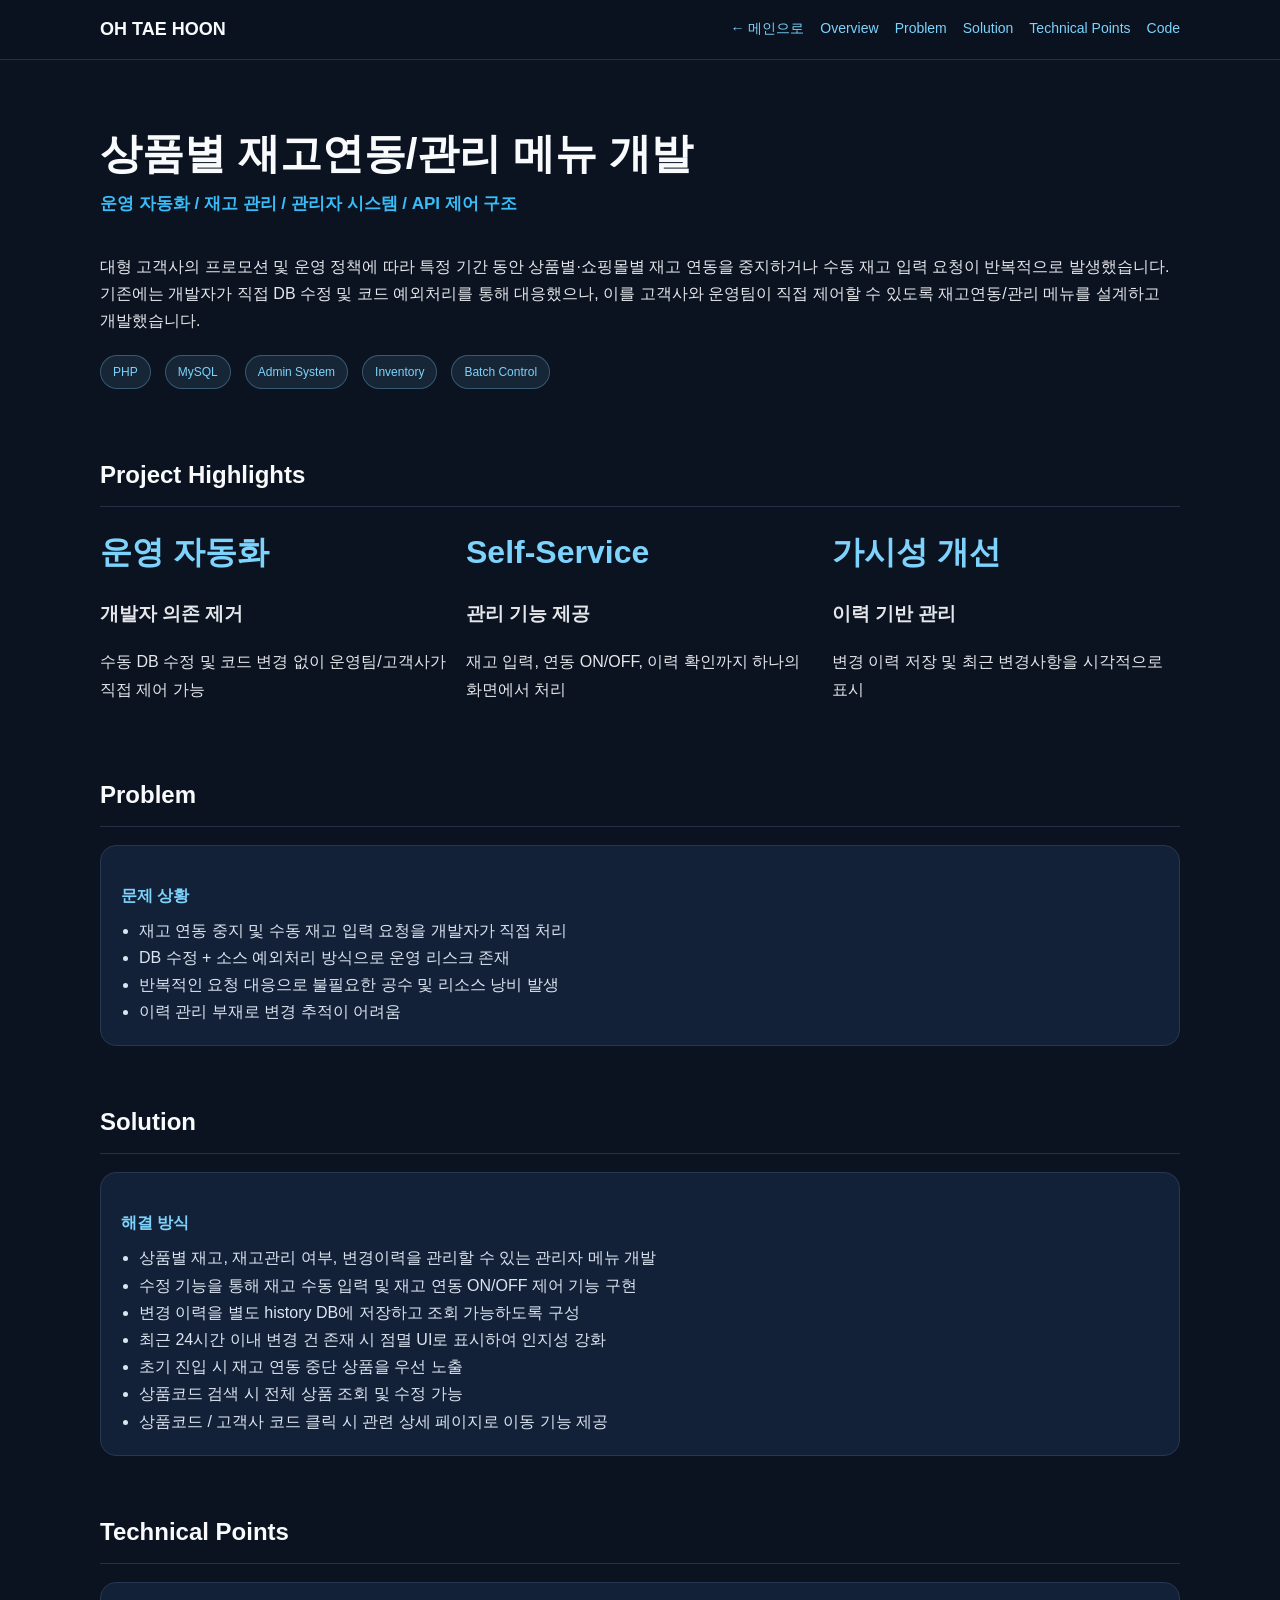
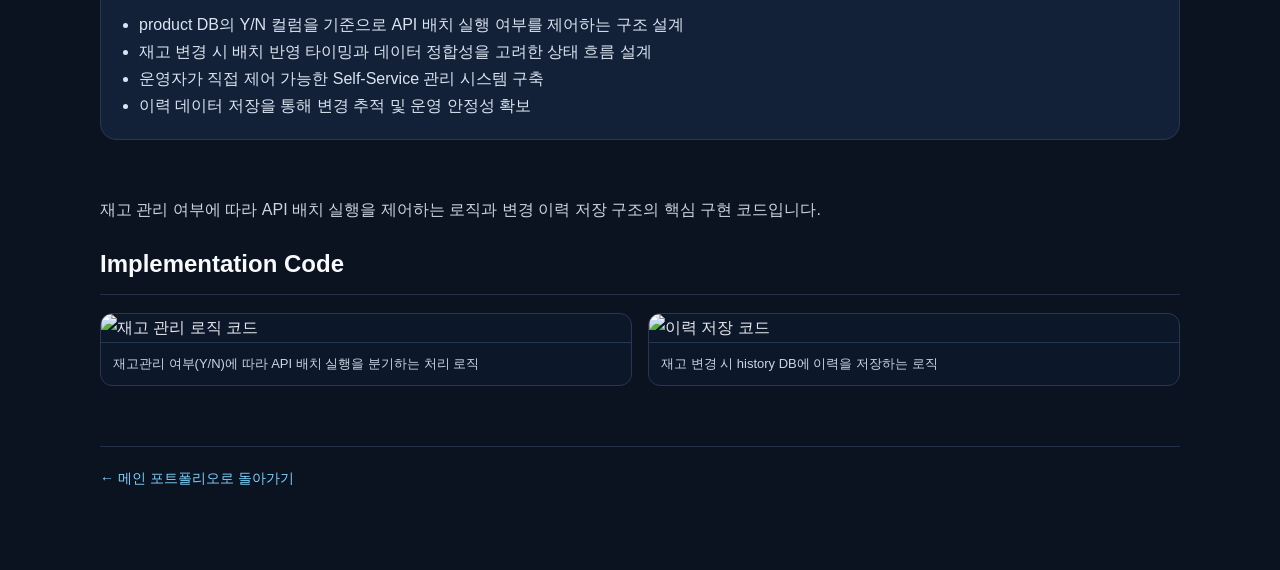
==== inventory-detail.html @ 78f3aa61 "상세수정" ====
<!DOCTYPE html>
<html lang="ko">

<head>
  <link rel="stylesheet" href="/css/common.css">
  <meta charset="UTF-8" />
  <meta name="viewport" content="width=device-width, initial-scale=1.0" />
  <title>상품별 재고연동/관리 메뉴 개발 | 오태훈 포트폴리오</title>
</head>

<body>
  <div id="imageModal" class="image-modal">
    <img id="modalImg" src="" alt="확대 이미지" />
  </div>
  <div class="nav">
    <div class="nav-inner">
      <div class="nav-title">OH TAE HOON</div>
      <div class="nav-links">
        <a href="index.html">← 메인으로</a>
        <a href="#overview">Overview</a>
        <a href="#problem">Problem</a>
        <a href="#solution">Solution</a>
        <a href="#points">Technical Points</a>
        <a href="#code">Code</a>
      </div>
    </div>
  </div>

  <div class="container">
    <section id="overview" class="hero">
      <h1>상품별 재고연동/관리 메뉴 개발</h1>
      <div class="subtitle">운영 자동화 / 재고 관리 / 관리자 시스템 / API 제어 구조</div>
      <p>
        대형 고객사의 프로모션 및 운영 정책에 따라 특정 기간 동안 상품별·쇼핑몰별 재고 연동을 중지하거나
        수동 재고 입력 요청이 반복적으로 발생했습니다.
        기존에는 개발자가 직접 DB 수정 및 코드 예외처리를 통해 대응했으나,
        이를 고객사와 운영팀이 직접 제어할 수 있도록 재고연동/관리 메뉴를 설계하고 개발했습니다.
      </p>
      <div class="meta">
        <span class="pill">PHP</span>
        <span class="pill">MySQL</span>
        <span class="pill">Admin System</span>
        <span class="pill">Inventory</span>
        <span class="pill">Batch Control</span>
      </div>
    </section>

    <section class="section">
      <h2>Project Highlights</h2>
      <div class="grid-3">
        <div class="metric-card">
          <div class="metric">운영 자동화</div>
          <h3>개발자 의존 제거</h3>
          <p>수동 DB 수정 및 코드 변경 없이 운영팀/고객사가 직접 제어 가능</p>
        </div>
        <div class="metric-card">
          <div class="metric">Self-Service</div>
          <h3>관리 기능 제공</h3>
          <p>재고 입력, 연동 ON/OFF, 이력 확인까지 하나의 화면에서 처리</p>
        </div>
        <div class="metric-card">
          <div class="metric">가시성 개선</div>
          <h3>이력 기반 관리</h3>
          <p>변경 이력 저장 및 최근 변경사항을 시각적으로 표시</p>
        </div>
      </div>
    </section>

    <section id="problem" class="section">
      <h2>Problem</h2>
      <div class="card">
        <div class="block-title">문제 상황</div>
        <ul class="detail-list">
          <li>재고 연동 중지 및 수동 재고 입력 요청을 개발자가 직접 처리</li>
          <li>DB 수정 + 소스 예외처리 방식으로 운영 리스크 존재</li>
          <li>반복적인 요청 대응으로 불필요한 공수 및 리소스 낭비 발생</li>
          <li>이력 관리 부재로 변경 추적이 어려움</li>
        </ul>
      </div>
    </section>

    <section id="solution" class="section">
      <h2>Solution</h2>
      <div class="card">
        <div class="block-title">해결 방식</div>
        <ul class="detail-list">
          <li>상품별 재고, 재고관리 여부, 변경이력을 관리할 수 있는 관리자 메뉴 개발</li>
          <li>수정 기능을 통해 재고 수동 입력 및 재고 연동 ON/OFF 제어 기능 구현</li>
          <li>변경 이력을 별도 history DB에 저장하고 조회 가능하도록 구성</li>
          <li>최근 24시간 이내 변경 건 존재 시 점멸 UI로 표시하여 인지성 강화</li>
          <li>초기 진입 시 재고 연동 중단 상품을 우선 노출</li>
          <li>상품코드 검색 시 전체 상품 조회 및 수정 가능</li>
          <li>상품코드 / 고객사 코드 클릭 시 관련 상세 페이지로 이동 기능 제공</li>
        </ul>
      </div>
    </section>

    <section id="points" class="section">
      <h2>Technical Points</h2>
      <div class="card">
        <ul class="detail-list">
          <li>product DB의 Y/N 컬럼을 기준으로 API 배치 실행 여부를 제어하는 구조 설계</li>
          <li>재고 변경 시 배치 반영 타이밍과 데이터 정합성을 고려한 상태 흐름 설계</li>
          <li>운영자가 직접 제어 가능한 Self-Service 관리 시스템 구축</li>
          <li>이력 데이터 저장을 통해 변경 추적 및 운영 안정성 확보</li>
        </ul>
      </div>
    </section>

    <section id="code" class="section">
      <p class="section-intro">
        재고 관리 여부에 따라 API 배치 실행을 제어하는 로직과 변경 이력 저장 구조의 핵심 구현 코드입니다.
      </p>
      <h2>Implementation Code</h2>
      <div class="gallery">
        <div class="shot">
          <img src="images/inventory-code-1.png" alt="재고 관리 로직 코드" />
          <div class="caption">재고관리 여부(Y/N)에 따라 API 배치 실행을 분기하는 처리 로직</div>
        </div>
        <div class="shot">
          <img src="images/inventory-code-2.png" alt="이력 저장 코드" />
          <div class="caption">재고 변경 시 history DB에 이력을 저장하는 로직</div>
        </div>
      </div>
    </section>

    <div class="footer">
      <a href="index.html">← 메인 포트폴리오로 돌아가기</a>
    </div>
  </div>
  <script src="/js/common.js"></script>
</body>

</html>
---- css/common.css ----
/* ===== 기본 ===== */
* {
  box-sizing: border-box;
}

html {
  scroll-behavior: smooth;
}

body {
  margin: 0;
  font-family: Arial, sans-serif;
  background: #0b1220;
  color: #e5e7eb;
  line-height: 1.7;
}

a {
  color: #7dd3fc;
  text-decoration: none;
}

a:hover {
  text-decoration: underline;
}

/* ===== 네비게이션 ===== */
.nav {
  position: sticky;
  top: 0;
  z-index: 20;
  backdrop-filter: blur(10px);
  background: rgba(11, 18, 32, 0.9);
  border-bottom: 1px solid #233047;
}

.nav-inner {
  max-width: 1120px;
  margin: 0 auto;
  padding: 14px 20px;
  display: flex;
  justify-content: space-between;
  align-items: center;
  gap: 20px;
}

.nav-title {
  color: #f8fafc;
  font-weight: bold;
  font-size: 18px;
}

.nav-links {
  display: flex;
  gap: 16px;
  flex-wrap: wrap;
  font-size: 14px;
}

/* ===== 레이아웃 ===== */
.container {
  max-width: 1120px;
  margin: 0 auto;
  padding: 48px 20px 80px;
}

.section {
  margin-top: 56px;
}

.section h2 {
  margin: 0 0 18px;
  border-bottom: 1px solid #233047;
  padding-bottom: 10px;
  color: #f8fafc;
}

.section-intro {
  color: #cbd5e1;
  max-width: 840px;
  margin-bottom: 20px;
}

/* ===== 히어로 ===== */
.hero {
  padding: 20px 0 10px;
}

.hero h1 {
  margin: 0 0 10px;
  font-size: 42px;
  line-height: 1.25;
  color: #f8fafc;
}

.sub,
.subtitle {
  display: inline-block;
  margin-bottom: 18px;
  color: #38bdf8;
  font-size: 17px;
  font-weight: bold;
}

.summary {
  max-width: 860px;
  color: #cbd5e1;
  font-size: 18px;
  margin: 0;
}

.meta {
  margin-top: 16px;
  display: flex;
  flex-wrap: wrap;
  gap: 8px;
}

/* ===== 그리드 ===== */
.grid-2 {
  display: grid;
  grid-template-columns: repeat(2, 1fr);
  gap: 18px;
}

.grid-3 {
  display: grid;
  grid-template-columns: repeat(3, 1fr);
  gap: 18px;
}

/* ===== 카드 ===== */
.card {
  background: #132138;
  border: 1px solid #263752;
  border-radius: 16px;
  padding: 20px;
}

.card h3 {
  margin: 0 0 6px 0;
  font-size: 18px;
  color: #f8fafc;
}

.card p {
  font-size: 14px;
  color: #cbd5e1;
  margin: 0;
}

/* ===== 프로젝트 ===== */
.project {
  background: #101a2f;
  border: 1px solid #263752;
  border-radius: 18px;
  padding: 24px;
  margin-top: 20px;
  transition: transform 0.2s ease, box-shadow 0.2s ease;
}

.project:hover {
  transform: translateY(-4px);
  box-shadow: 0 10px 24px rgba(0, 0, 0, 0.25);
}

.project h3 {
  margin: 0 0 8px;
  color: #f8fafc;
  font-size: 24px;
}

.project-meta {
  color: #93c5fd;
  font-size: 14px;
  margin-bottom: 16px;
}

.block-title {
  margin-top: 16px;
  margin-bottom: 8px;
  color: #7dd3fc;
  font-weight: bold;
}

/* ===== 메트릭 ===== */
.metric {
  font-size: 32px;
  font-weight: bold;
  color: #7dd3fc;
  margin-bottom: 8px;
}

/* ===== 리스트 ===== */
.detail-list {
  padding-left: 18px;
  margin: 8px 0 0;
  color: #dbe4f0;
}

/* ===== pill ===== */
.pill {
  display: inline-block;
  padding: 6px 12px;
  margin: 4px 6px 0 0;
  font-size: 12px;
  border-radius: 999px;
  background: rgba(125, 211, 252, 0.1);
  color: #7dd3fc;
  border: 1px solid rgba(125, 211, 252, 0.3);
  transition: 0.2s;
}

.pill:hover {
  background: rgba(125, 211, 252, 0.2);
}

/* ===== tag ===== */
.tag-wrap {
  margin-top: 16px;
}

.tag {
  display: inline-block;
  padding: 6px 12px;
  margin: 6px 6px 0 0;
  font-size: 12px;
  border-radius: 999px;
  background: #1e293b;
  color: #cbd5e1;
  border: 1px solid #334155;
  transition: 0.2s;
}

.tag:hover {
  background: #334155;
  color: #e2e8f0;
}

/* ===== 갤러리 ===== */
.gallery {
  display: grid;
  grid-template-columns: repeat(2, 1fr);
  gap: 16px;
  margin-top: 16px;
}

.shot {
  border: 1px solid #263752;
  border-radius: 12px;
  overflow: hidden;
  background: #0d172a;
}

.shot img {
  width: 100%;
  display: block;
  cursor: zoom-in;
  transition: transform 0.2s ease;
}

.shot img:hover {
  transform: scale(1.02);
}

.caption {
  padding: 10px 12px;
  font-size: 13px;
  color: #cbd5e1;
  border-top: 1px solid #263752;
}

/* ===== 타임라인 ===== */
.timeline {
  margin-top: 20px;
  border-left: 2px solid #334155;
  padding-left: 20px;
}

.timeline-item {
  position: relative;
  margin-bottom: 20px;
  padding: 14px 16px;
  background: #132138;
  border: 1px solid #263752;
  border-radius: 12px;
}

.timeline-item::before {
  content: "";
  position: absolute;
  left: -27px;
  top: 18px;
  width: 10px;
  height: 10px;
  background: #7dd3fc;
  border-radius: 50%;
  border: 2px solid #0b1220;
}

.timeline-item strong {
  display: block;
  margin-bottom: 6px;
  color: #7dd3fc;
}

/* ===== 연락처 ===== */
.contact p {
  margin: 8px 0;
  color: #dbe4f0;
}

/* ===== 푸터 ===== */
.footer {
  margin-top: 60px;
  padding-top: 20px;
  border-top: 1px solid #233047;
  color: #8fa5c2;
  font-size: 14px;
}

/* ===== 이미지 확대 모달 ===== */
.image-modal {
  display: none;
  position: fixed;
  z-index: 999;
  left: 0;
  top: 0;
  width: 100%;
  height: 100%;
  background: rgba(0, 0, 0, 0.9);
  justify-content: center;
  align-items: center;
}

.image-modal img {
  max-width: 90%;
  max-height: 90%;
  border-radius: 8px;
}

.image-modal.active {
  display: flex;
  cursor: zoom-out;
}

/* ===== 반응형 ===== */
@media (max-width: 980px) {
  .grid-3,
  .grid-2,
  .gallery {
    grid-template-columns: 1fr;
  }

  .hero h1 {
    font-size: 34px;
  }
}

@media (max-width: 768px) {
  .nav-inner {
    flex-direction: column;
    align-items: flex-start;
  }

  .container {
    padding: 32px 16px 60px;
  }

  .hero h1 {
    font-size: 30px;
  }

  .summary {
    font-size: 16px;
  }
}

/* ===== 프로젝트 카드 링크 UX ===== */
.project-link {
  display: block;
  color: inherit;
  text-decoration: none;
}

.project-link:hover {
  text-decoration: none;
}

.project {
  cursor: pointer;
}

.project-cta {
  margin-top: 18px;
  display: inline-flex;
  align-items: center;
  gap: 8px;
  padding: 10px 14px;
  border-radius: 10px;
  background: rgba(125, 211, 252, 0.08);
  border: 1px solid rgba(125, 211, 252, 0.25);
  color: #7dd3fc;
  font-size: 14px;
  font-weight: bold;
  transition: 0.2s ease;
}

.project:hover .project-cta {
  background: rgba(125, 211, 252, 0.16);
  border-color: rgba(125, 211, 252, 0.45);
  transform: translateX(4px);
}
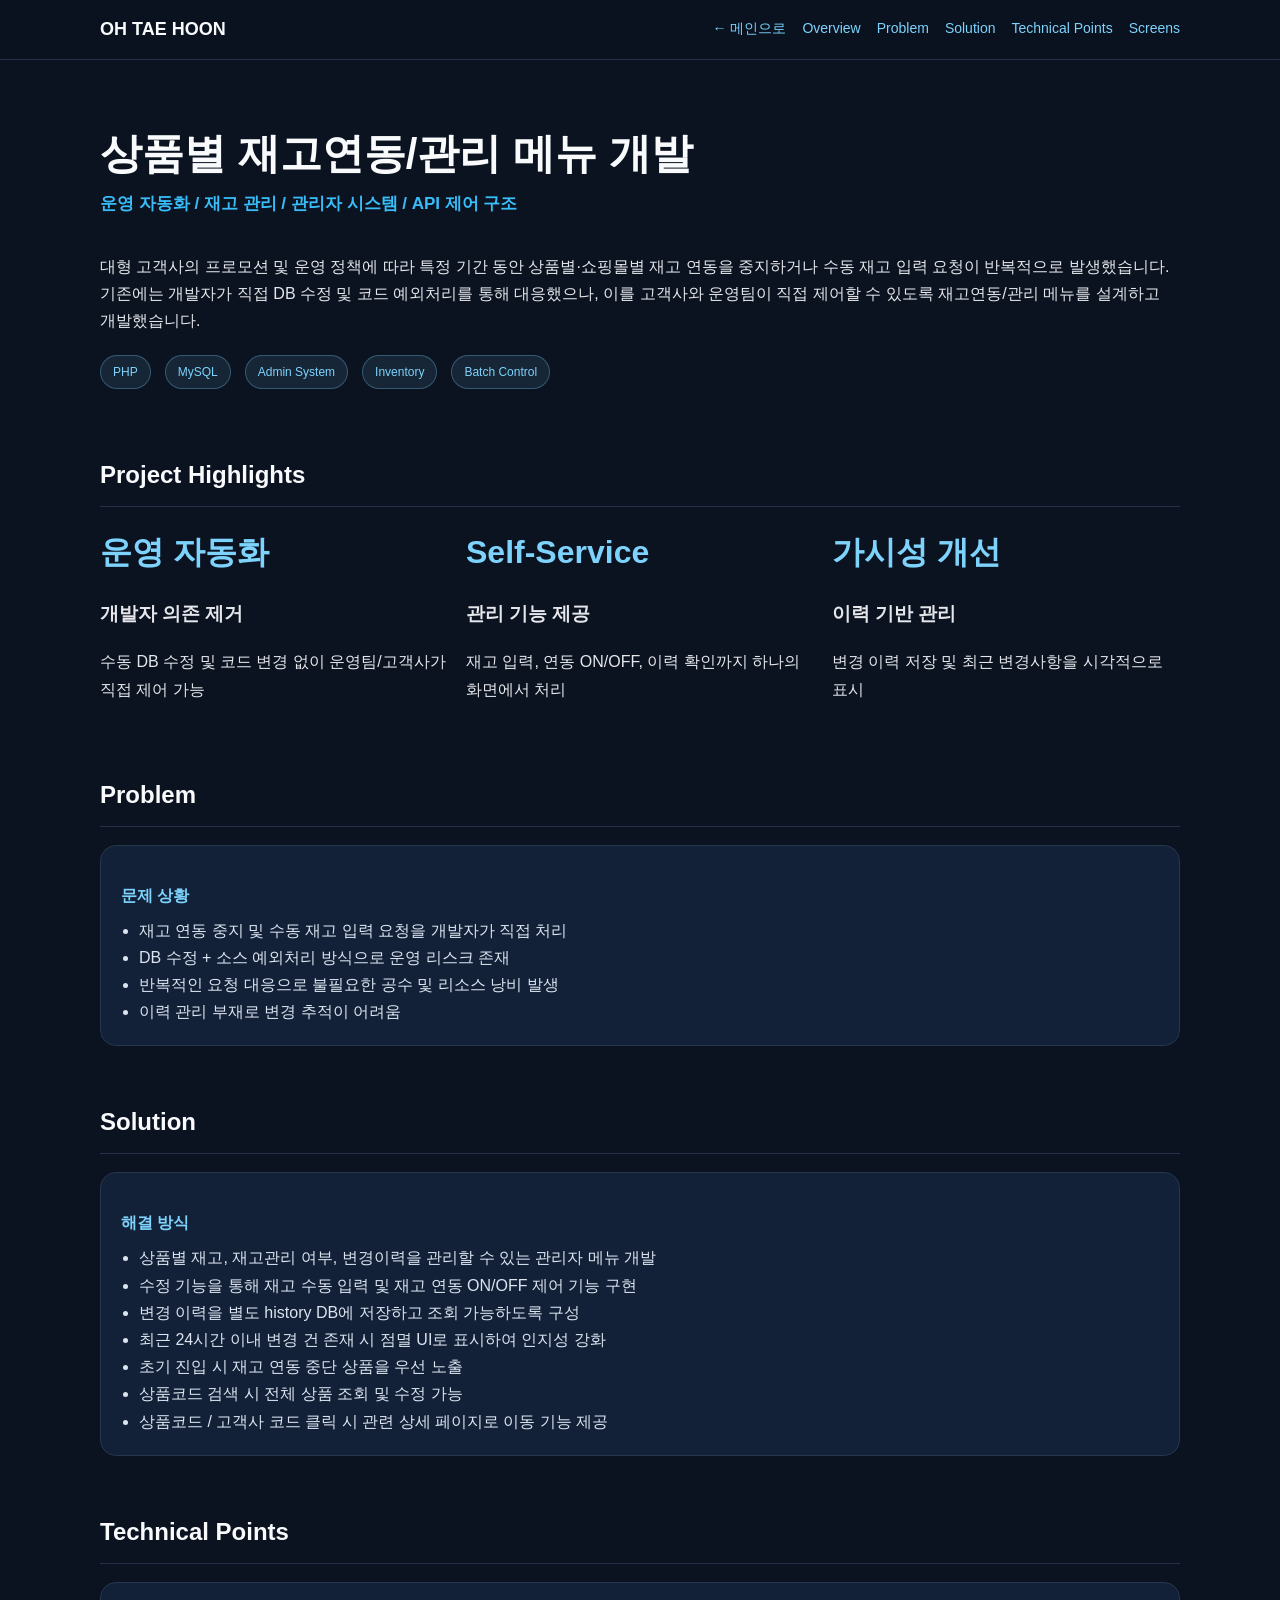
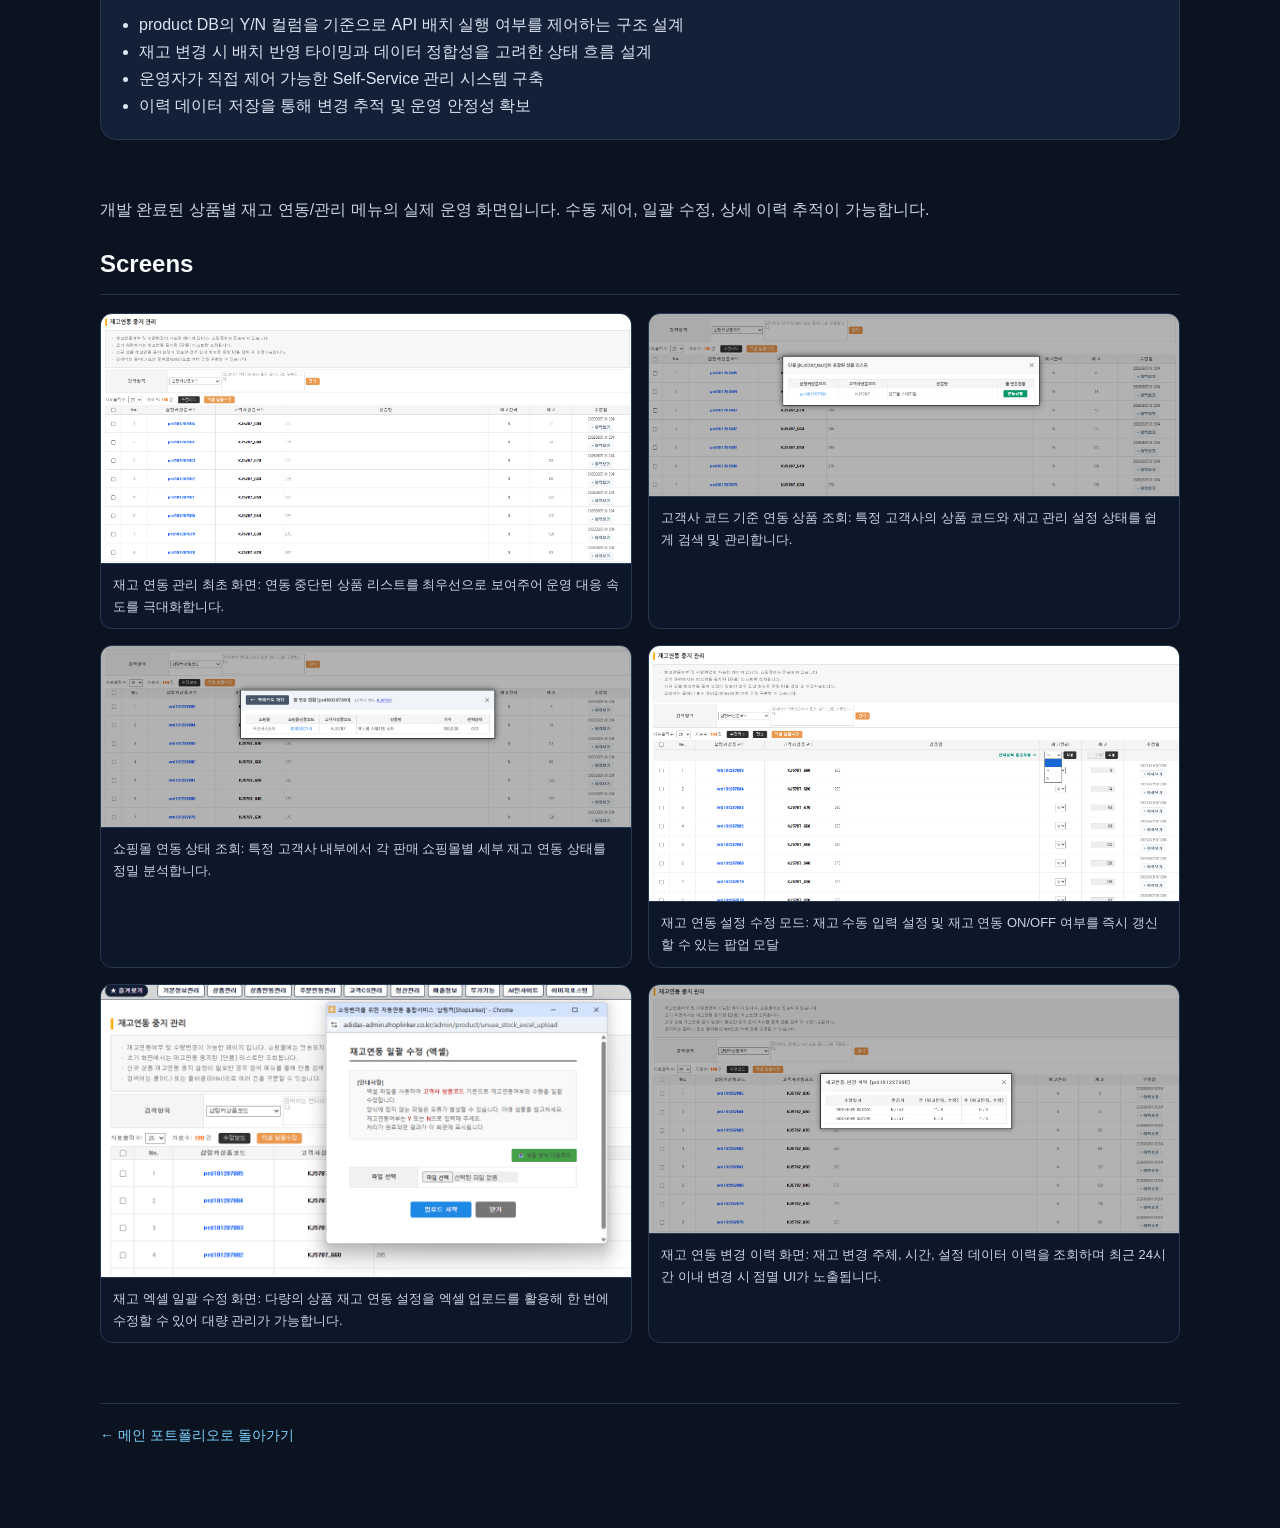
==== commit 0987924e: "feat: 상품등록수정 예약기능 추가 및 이미지 리소스 교체, 일감이력 섹션 구현" ====
--- a/inventory-detail.html
+++ b/inventory-detail.html
@@ -21,7 +21,7 @@
         <a href="#problem">Problem</a>
         <a href="#solution">Solution</a>
         <a href="#points">Technical Points</a>
-        <a href="#code">Code</a>
+        <a href="#screens">Screens</a>
       </div>
     </div>
   </div>
@@ -107,19 +107,35 @@
       </div>
     </section>
 
-    <section id="code" class="section">
+    <section id="screens" class="section">
       <p class="section-intro">
-        재고 관리 여부에 따라 API 배치 실행을 제어하는 로직과 변경 이력 저장 구조의 핵심 구현 코드입니다.
+        개발 완료된 상품별 재고 연동/관리 메뉴의 실제 운영 화면입니다. 수동 제어, 일괄 수정, 상세 이력 추적이 가능합니다.
       </p>
-      <h2>Implementation Code</h2>
+      <h2>Screens</h2>
       <div class="gallery">
         <div class="shot">
-          <img src="images/inventory-code-1.png" alt="재고 관리 로직 코드" />
-          <div class="caption">재고관리 여부(Y/N)에 따라 API 배치 실행을 분기하는 처리 로직</div>
+          <img src="images/inventory/재고연동관리최초화면.png" alt="재고 연동 관리 최초 화면" />
+          <div class="caption">재고 연동 관리 최초 화면: 연동 중단된 상품 리스트를 최우선으로 보여주어 운영 대응 속도를 극대화합니다.</div>
         </div>
         <div class="shot">
-          <img src="images/inventory-code-2.png" alt="이력 저장 코드" />
-          <div class="caption">재고 변경 시 history DB에 이력을 저장하는 로직</div>
+          <img src="images/inventory/재고연동관리고객사코드연동상품.png" alt="고객사 코드 연동 상품" />
+          <div class="caption">고객사 코드 기준 연동 상품 조회: 특정 고객사의 상품 코드와 재고 관리 설정 상태를 쉽게 검색 및 관리합니다.</div>
+        </div>
+        <div class="shot">
+          <img src="images/inventory/재고연동관리고객사코드몰연동상품.png" alt="고객사 코드 몰 연동 상품" />
+          <div class="caption">쇼핑몰 연동 상태 조회: 특정 고객사 내부에서 각 판매 쇼핑몰별 세부 재고 연동 상태를 정밀 분석합니다.</div>
+        </div>
+        <div class="shot">
+          <img src="images/inventory/재고연동관리수정모드.png" alt="재고 연동 관리 수정 모드" />
+          <div class="caption">재고 연동 설정 수정 모드: 재고 수동 입력 설정 및 재고 연동 ON/OFF 여부를 즉시 갱신할 수 있는 팝업 모달</div>
+        </div>
+        <div class="shot">
+          <img src="images/inventory/재고연동관리엑셀일괄수정.png" alt="재고 연동 관리 엑셀 일괄 수정" />
+          <div class="caption">재고 엑셀 일괄 수정 화면: 다량의 상품 재고 연동 설정을 엑셀 업로드를 활용해 한 번에 수정할 수 있어 대량 관리가 가능합니다.</div>
+        </div>
+        <div class="shot">
+          <img src="images/inventory/재고연동관리이력관리.png" alt="재고 연동 관리 이력 관리" />
+          <div class="caption">재고 연동 변경 이력 화면: 재고 변경 주체, 시간, 설정 데이터 이력을 조회하며 최근 24시간 이내 변경 시 점멸 UI가 노출됩니다.</div>
         </div>
       </div>
     </section>
